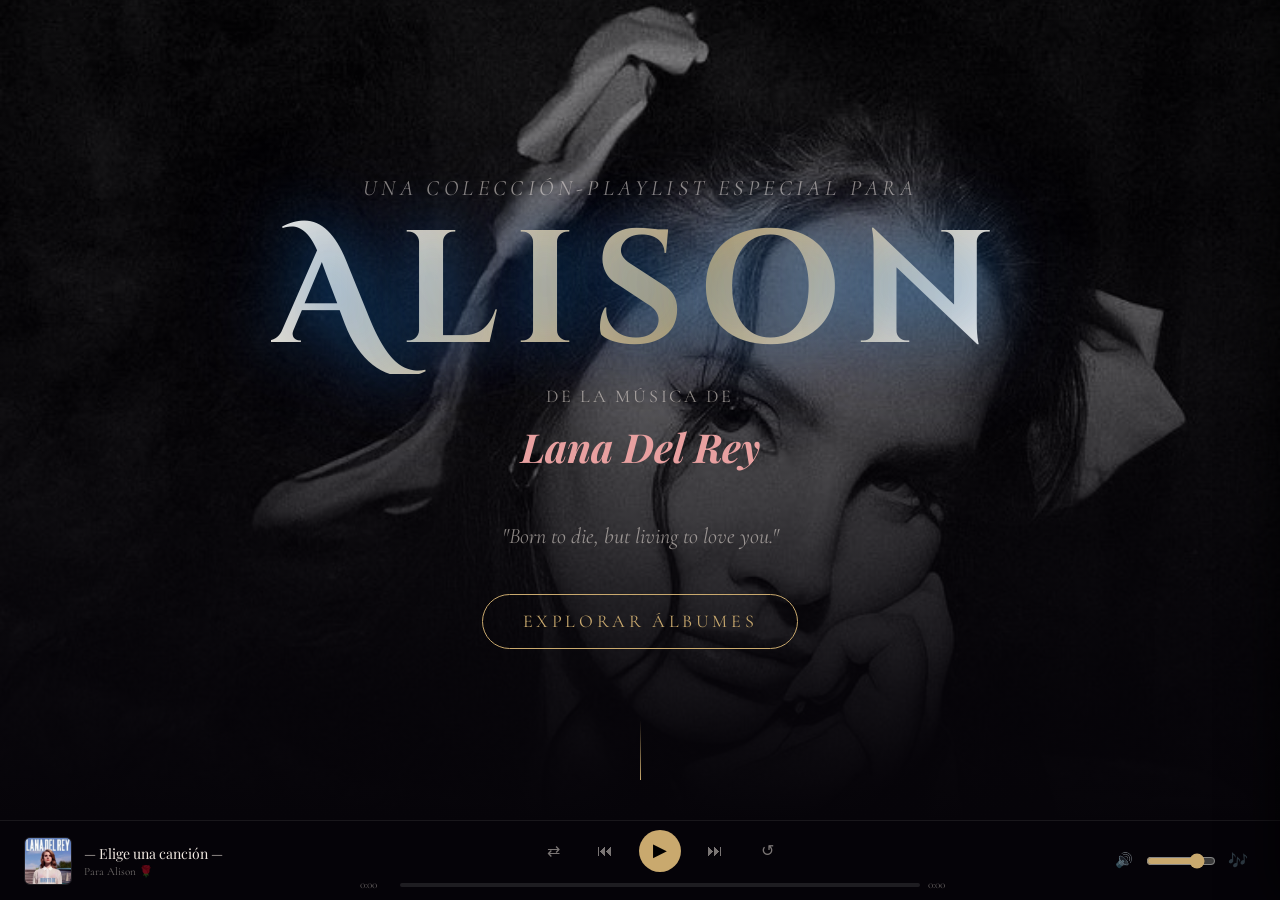
==== html/app.html @ 11c3b828 "feat: Add app.html shell with persistent player + new album pages - Add app.html as main shell with " ====
<!DOCTYPE html>
<html lang="es">
<head>
  <meta charset="UTF-8" />
  <meta name="viewport" content="width=device-width, initial-scale=1.0" />
  <title>Lana Del Rey — Para Alison 🌹</title>

  <link rel="preconnect" href="https://fonts.googleapis.com" />
  <link rel="preconnect" href="https://fonts.gstatic.com" crossorigin />
  <link href="https://fonts.googleapis.com/css2?family=Playfair+Display:ital,wght@0,400;0,700;1,400&family=Cormorant+Garamond:ital,wght@0,300;0,400;1,300&family=Cinzel+Decorative:wght@400;700&display=swap" rel="stylesheet" />

  <style>
    /* ── Reset base ── */
    *, *::before, *::after { box-sizing: border-box; margin: 0; padding: 0; }
    html, body { height: 100%; overflow: hidden; background: #060409; }
    * { -webkit-tap-highlight-color: transparent; }

    /* ── iframe que ocupa toda la pantalla menos el player ── */
    #page-frame {
      position: fixed;
      top: 0; left: 0; right: 0;
      /* bottom deja espacio para el player */
      bottom: 80px;
      width: 100%;
      height: calc(100vh - 80px);
      border: none;
      background: #060409;
      overflow: hidden;
      display: block;
    }

    /* ── Player global fijo al fondo ── */
    #global-player {
      position: fixed;
      bottom: 0; left: 0; right: 0;
      height: 80px;
      background: rgba(6, 4, 9, 0.97);
      backdrop-filter: blur(24px);
      -webkit-backdrop-filter: blur(24px);
      border-top: 1px solid rgba(255,255,255,0.08);
      display: grid;
      grid-template-columns: 220px 1fr 180px;
      align-items: center;
      gap: 1rem;
      padding: 0 1.5rem;
      z-index: 9999;
      padding-bottom: env(safe-area-inset-bottom, 0px);
    }

    /* ── Info de la canción ── */
    .gp-info {
      display: flex;
      align-items: center;
      gap: 0.75rem;
      min-width: 0;
    }
    .gp-thumb {
      width: 48px;
      height: 48px;
      border-radius: 6px;
      object-fit: cover;
      flex-shrink: 0;
      border: 1px solid rgba(255,255,255,0.1);
    }
    .gp-text { min-width: 0; }
    .gp-title {
      font-family: 'Playfair Display', serif;
      font-size: 0.875rem;
      color: #f0e8e0;
      white-space: nowrap;
      overflow: hidden;
      text-overflow: ellipsis;
      display: block;
    }
    .gp-album {
      font-family: 'Cormorant Garamond', serif;
      font-size: 0.7rem;
      color: rgba(240,232,224,0.45);
      white-space: nowrap;
      overflow: hidden;
      text-overflow: ellipsis;
      display: block;
      margin-top: 2px;
    }

    /* ── Controles centrales ── */
    .gp-controls {
      display: flex;
      flex-direction: column;
      align-items: center;
      gap: 6px;
    }
    .gp-buttons {
      display: flex;
      align-items: center;
      gap: 1rem;
    }
    .gp-btn {
      background: none;
      border: none;
      color: rgba(240,232,224,0.5);
      font-size: 1rem;
      cursor: pointer;
      padding: 6px 8px;
      border-radius: 8px;
      line-height: 1;
      transition: color 0.2s, background 0.2s;
      min-width: 36px;
      min-height: 36px;
      display: flex;
      align-items: center;
      justify-content: center;
      touch-action: manipulation;
      -webkit-user-select: none;
      user-select: none;
    }
    .gp-btn:hover  { color: #f0e8e0; background: rgba(255,255,255,0.07); }
    .gp-btn:active { transform: scale(0.92); }

    #gp-play {
      width: 42px;
      height: 42px;
      border-radius: 50%;
      background: var(--accent, #c9a96e);
      color: #000;
      font-size: 1.1rem;
    }
    #gp-play:hover { background: #fff; }

    /* Progreso */
    .gp-progress {
      display: flex;
      align-items: center;
      gap: 0.5rem;
      width: 100%;
      max-width: 600px;
    }
    .gp-time {
      font-family: 'Cormorant Garamond', serif;
      font-size: 0.7rem;
      color: rgba(240,232,224,0.4);
      white-space: nowrap;
      min-width: 32px;
    }
    .gp-bar {
      flex: 1;
      height: 4px;
      background: rgba(255,255,255,0.1);
      border-radius: 999px;
      position: relative;
      cursor: pointer;
      touch-action: none;
    }
    .gp-bar-fill {
      position: absolute;
      top: 0; left: 0; bottom: 0;
      background: var(--accent, #c9a96e);
      border-radius: 999px;
      pointer-events: none;
      transition: width 0.15s linear;
    }

    /* ── Derecha: volumen + cola + shuffle + loop ── */
    .gp-right {
      display: flex;
      align-items: center;
      justify-content: flex-end;
      gap: 0.25rem;
    }

    /* Badge cola */
    .gp-btn--queue { position: relative; }
    .queue-badge {
      position: absolute;
      top: 0; right: 0;
      background: var(--accent, #c9a96e);
      color: #000;
      font-size: 0.5rem;
      font-weight: bold;
      min-width: 13px;
      height: 13px;
      border-radius: 99px;
      display: none;
      align-items: center;
      justify-content: center;
      pointer-events: none;
      line-height: 1;
      padding: 0 2px;
    }

    /* activos */
    .gp-btn.active { color: var(--accent, #c9a96e); }

    /* ── Panel de cola (drawer) ── */
    #queue-overlay {
      position: fixed;
      inset: 0;
      background: rgba(0,0,0,0.55);
      backdrop-filter: blur(4px);
      z-index: 10000;
      opacity: 0;
      pointer-events: none;
      transition: opacity 0.3s;
    }
    #queue-overlay.open { opacity: 1; pointer-events: all; }

    #queue-panel {
      position: fixed;
      top: 0; right: 0; bottom: 0;
      width: min(380px, 92vw);
      background: #0e0a18;
      border-left: 1px solid rgba(255,255,255,0.08);
      z-index: 10001;
      display: flex;
      flex-direction: column;
      transform: translateX(100%);
      transition: transform 0.35s cubic-bezier(0.4,0,0.2,1);
      box-shadow: -8px 0 40px rgba(0,0,0,0.6);
    }
    #queue-panel.open { transform: translateX(0); }

    .qp-header {
      display: flex;
      align-items: center;
      justify-content: space-between;
      padding: 1.25rem 1.5rem;
      border-bottom: 1px solid rgba(255,255,255,0.07);
    }
    .qp-header-left { display: flex; align-items: baseline; gap: 0.5rem; }
    .qp-title {
      font-family: 'Cinzel Decorative', serif;
      font-size: 0.9rem;
      color: var(--accent, #c9a96e);
      letter-spacing: 0.1em;
    }
    .qp-count {
      font-family: 'Cormorant Garamond', serif;
      font-size: 0.75rem;
      color: rgba(240,232,224,0.35);
    }
    .qp-close {
      background: none; border: none;
      color: rgba(240,232,224,0.4);
      font-size: 1.3rem; cursor: pointer;
      padding: 4px 8px; border-radius: 6px;
      touch-action: manipulation;
    }
    .qp-close:hover { color: #f0e8e0; background: rgba(255,255,255,0.07); }

    .qp-body {
      flex: 1; overflow-y: auto;
      -webkit-overflow-scrolling: touch;
      padding: 0.5rem 0;
    }

    .qp-empty {
      display: flex; flex-direction: column;
      align-items: center; justify-content: center;
      height: 100%; gap: 0.75rem;
      color: rgba(240,232,224,0.25);
      font-family: 'Cormorant Garamond', serif;
      font-style: italic; text-align: center; padding: 2rem;
    }
    .qp-empty-icon { font-size: 2.5rem; opacity: 0.3; }

    .qp-item {
      display: grid;
      grid-template-columns: 38px 1fr auto;
      align-items: center;
      gap: 0.75rem;
      padding: 0.6rem 1.5rem;
      cursor: pointer;
      border-bottom: 1px solid rgba(255,255,255,0.04);
      transition: background 0.15s;
      touch-action: manipulation;
    }
    .qp-item:hover { background: rgba(255,255,255,0.04); }

    .qp-item-thumb {
      width: 38px; height: 38px;
      border-radius: 4px; object-fit: cover;
      border: 1px solid rgba(255,255,255,0.08);
    }
    .qp-item-info { min-width: 0; }
    .qp-item-title {
      font-family: 'Playfair Display', serif;
      font-size: 0.825rem; color: #f0e8e0;
      white-space: nowrap; overflow: hidden; text-overflow: ellipsis;
      display: block;
    }
    .qp-item-album {
      font-family: 'Cormorant Garamond', serif;
      font-size: 0.68rem; color: rgba(240,232,224,0.38);
      white-space: nowrap; overflow: hidden; text-overflow: ellipsis;
      display: block; margin-top: 2px;
    }
    .qp-item-remove {
      background: none; border: none;
      color: rgba(240,232,224,0.22); font-size: 1rem;
      cursor: pointer; padding: 4px 8px; border-radius: 6px;
      transition: color 0.2s; flex-shrink: 0;
      touch-action: manipulation;
    }
    .qp-item-remove:hover { color: #e8a0a0; }

    .qp-footer {
      padding: 0.875rem 1.5rem;
      border-top: 1px solid rgba(255,255,255,0.07);
    }
    .qp-clear {
      width: 100%; padding: 0.55rem;
      background: rgba(255,255,255,0.05);
      border: 1px solid rgba(255,255,255,0.1);
      color: rgba(240,232,224,0.55);
      border-radius: 999px;
      font-family: 'Cormorant Garamond', serif;
      font-size: 0.8rem; letter-spacing: 0.1em;
      cursor: pointer; transition: background 0.2s, color 0.2s;
      touch-action: manipulation;
    }
    .qp-clear:hover { background: rgba(255,255,255,0.1); color: #f0e8e0; }

    /* ── Toast ── */
    #toast {
      position: fixed;
      bottom: 100px; left: 50%;
      transform: translateX(-50%) translateY(8px);
      background: rgba(20,15,30,0.96);
      border: 1px solid rgba(255,255,255,0.1);
      color: #f0e8e0;
      font-family: 'Cormorant Garamond', serif;
      font-size: 0.875rem;
      padding: 0.55rem 1.25rem;
      border-radius: 999px;
      backdrop-filter: blur(12px);
      opacity: 0;
      pointer-events: none;
      transition: opacity 0.25s, transform 0.25s;
      z-index: 99999;
      white-space: nowrap;
    }
    #toast.show { opacity: 1; transform: translateX(-50%) translateY(0); }

    /* ── MOBILE ≤768px ── */
    @media (max-width: 768px) {
      #page-frame  { bottom: 68px; height: calc(100vh - 68px); }
      #global-player {
        height: 68px;
        grid-template-columns: 1fr auto;
        grid-template-rows: auto auto;
        padding: 0.4rem 0.75rem;
        gap: 0.3rem;
      }
      .gp-info  { grid-column: 1; grid-row: 1; }
      .gp-right { grid-column: 2; grid-row: 1; }
      .gp-controls { grid-column: 1 / -1; grid-row: 2; gap: 4px; }
      .gp-buttons { gap: 0.6rem; }
      #gp-play  { width: 36px; height: 36px; font-size: 1rem; }
      .gp-btn   { min-width: 30px; min-height: 30px; font-size: 0.9rem; padding: 4px 6px; }
      .gp-time  { font-size: 0.65rem; min-width: 28px; }
      .gp-thumb { width: 40px; height: 40px; }
      .gp-title { font-size: 0.8rem; }

      /* Ocultar volumen en mobile — usa el del sistema */
      #gp-vol-wrap { display: none; }
    }

    @media (max-width: 480px) {
      .gp-right { gap: 0; }
      #gp-shuffle, #gp-loop { display: none; }
    }
  </style>
</head>
<body>

  <!-- ══ IFRAME: toda la navegación ocurre aquí ══ -->
  <iframe
    id="page-frame"
    src="../index-content.html"
    title="Contenido"
    allow="autoplay"
    allowfullscreen
    scrolling="yes"
  ></iframe>

  <!-- ══ PLAYER GLOBAL (nunca se destruye) ══ -->
  <div id="global-player">

    <!-- Info canción -->
    <div class="gp-info">
      <img id="gp-thumb" class="gp-thumb"
           src="../assets/images/albums/born-to-die.jpg"
           alt="Portada"
           onerror="this.style.display='none'" />
      <div class="gp-text">
        <span id="gp-title" class="gp-title">— Elige una canción —</span>
        <span id="gp-album" class="gp-album">Para Alison 🌹</span>
      </div>
    </div>

    <!-- Controles -->
    <div class="gp-controls">
      <div class="gp-buttons">
        <button class="gp-btn" id="gp-shuffle" title="Aleatorio">⇄</button>
        <button class="gp-btn" id="gp-prev"    title="Anterior">⏮</button>
        <button class="gp-btn" id="gp-play"    title="Play">▶</button>
        <button class="gp-btn" id="gp-next"    title="Siguiente">⏭</button>
        <button class="gp-btn" id="gp-loop"    title="Repetir">↺</button>
      </div>
      <div class="gp-progress">
        <span class="gp-time" id="gp-cur">0:00</span>
        <div class="gp-bar" id="gp-bar">
          <div class="gp-bar-fill" id="gp-fill" style="width:0%"></div>
        </div>
        <span class="gp-time" id="gp-dur">0:00</span>
      </div>
    </div>

    <!-- Derecha -->
    <div class="gp-right">
      <div id="gp-vol-wrap" style="display:flex;align-items:center;gap:4px;">
        <span class="gp-btn" id="gp-vol-icon" style="cursor:pointer;font-size:0.9rem;">🔊</span>
        <input type="range" id="gp-vol"
               min="0" max="1" step="0.01" value="0.8"
               style="width:70px;accent-color:var(--accent,#c9a96e);cursor:pointer;" />
      </div>
      <button class="gp-btn gp-btn--queue" id="gp-queue-btn" title="Cola">
        🎶<span class="queue-badge" id="queue-badge"></span>
      </button>
    </div>

  </div>

  <!-- ══ PANEL DE COLA ══ -->
  <div id="queue-overlay"></div>
  <div id="queue-panel">
    <div class="qp-header">
      <div class="qp-header-left">
        <span class="qp-title">Cola</span>
        <span class="qp-count" id="qp-count">0 canciones</span>
      </div>
      <button class="qp-close" id="qp-close">✕</button>
    </div>
    <div class="qp-body" id="qp-body"></div>
    <div class="qp-footer">
      <button class="qp-clear" id="qp-clear">Vaciar cola</button>
    </div>
  </div>

  <!-- ══ TOAST ══ -->
  <div id="toast"></div>

  <!-- ══ AUDIO GLOBAL (nunca se destruye) ══ -->
  <audio id="global-audio"
         playsinline
         webkit-playsinline
         x-webkit-airplay="allow"
         preload="auto"></audio>

  <script>
  /* ═══════════════════════════════════════════════════════
     APP.JS — Shell global
     El audio y el player viven aquí y NUNCA se recargan.
     Las páginas dentro del iframe se comunican con postMessage.
  ═══════════════════════════════════════════════════════ */
  (function () {
    "use strict";

    /* ── Claves storage ── */
    var K_QUEUE = "ldr_queue";
    var K_FAV   = "ldr_favorites";

    /* ── Estado interno ── */
    var state = {
      src:      "",
      title:    "",
      album:    "",
      cover:    "",
      slug:     "",
      playlist: [],   // canciones del álbum actual
      idx:      0,    // índice en la playlist
      shuffle:  false,
      loop:     false,
      playing:  false,
    };

    /* ── Referencias DOM ── */
    var audio    = document.getElementById("global-audio");
    var frame    = document.getElementById("page-frame");
    var elThumb  = document.getElementById("gp-thumb");
    var elTitle  = document.getElementById("gp-title");
    var elAlbum  = document.getElementById("gp-album");
    var elPlay   = document.getElementById("gp-play");
    var elPrev   = document.getElementById("gp-prev");
    var elNext   = document.getElementById("gp-next");
    var elShuffle= document.getElementById("gp-shuffle");
    var elLoop   = document.getElementById("gp-loop");
    var elBar    = document.getElementById("gp-bar");
    var elFill   = document.getElementById("gp-fill");
    var elCur    = document.getElementById("gp-cur");
    var elDur    = document.getElementById("gp-dur");
    var elVol    = document.getElementById("gp-vol");
    var elVolIcon= document.getElementById("gp-vol-icon");
    var elQueueBtn = document.getElementById("gp-queue-btn");
    var elBadge  = document.getElementById("queue-badge");

    var qOverlay = document.getElementById("queue-overlay");
    var qPanel   = document.getElementById("queue-panel");
    var qBody    = document.getElementById("qp-body");
    var qCount   = document.getElementById("qp-count");
    var qClose   = document.getElementById("qp-close");
    var qClear   = document.getElementById("qp-clear");

    var toastEl  = document.getElementById("toast");
    var toastTimer = null;

    /* ═══════════════════════════════════════════════
       HELPERS
    ═══════════════════════════════════════════════ */
    function fmt(s) {
      if (!s || isNaN(s)) return "0:00";
      var m = Math.floor(s / 60);
      var ss = Math.floor(s % 60).toString().padStart(2, "0");
      return m + ":" + ss;
    }

    function esc(s) {
      return (s || "").replace(/&/g,"&amp;").replace(/</g,"&lt;").replace(/>/g,"&gt;");
    }

    function loadQueue() {
      try { return JSON.parse(localStorage.getItem(K_QUEUE)) || []; }
      catch (_) { return []; }
    }
    function saveQueue(q) {
      try { localStorage.setItem(K_QUEUE, JSON.stringify(q)); }
      catch (_) {}
    }

    function showToast(msg) {
      toastEl.textContent = msg;
      toastEl.classList.add("show");
      clearTimeout(toastTimer);
      toastTimer = setTimeout(function () {
        toastEl.classList.remove("show");
      }, 2000);
    }

    /* Añadir listener táctil + click sin doble disparo */
    function onTap(el, fn) {
      if (!el) return;
      var touched = false;
      el.addEventListener("touchend", function (e) {
        e.preventDefault();
        touched = true;
        fn();
        setTimeout(function () { touched = false; }, 400);
      }, { passive: false });
      el.addEventListener("click", function () {
        if (!touched) fn();
      });
    }

    /* ═══════════════════════════════════════════════
       ACCENT COLOR — cambia según el álbum
    ═══════════════════════════════════════════════ */
    var ACCENTS = {
      "born-to-die":    "#9b59b6",
      "paradise":       "#27ae60",
      "ultraviolence":  "#c0a060",
      "honeymoon":      "#e8b4b8",
      "lust-for-life":  "#4fc3f7",
      "norman-rockwell":"#a8d8ea",
      "blue-banisters": "#5b8fd4",
      "did-you-know":   "#d4a843",
    };

    function setAccent(slug) {
      var color = ACCENTS[slug] || "#c9a96e";
      document.documentElement.style.setProperty("--accent", color);
    }

    /* ═══════════════════════════════════════════════
       CARGAR Y REPRODUCIR
    ═══════════════════════════════════════════════ */
    /* Normalizar URL (resuelve ../ y rutas relativas) */
    function normalizeUrl(url) {
      if (!url) return "";
      try { return new URL(url).href; } catch(_) {
        try { return new URL(url, window.location.href).href; } catch(__) { return url; }
      }
    }

    function loadTrack(src, title, album, cover, slug, playlist, idx, autoPlay) {
      var normSrc   = normalizeUrl(src);
      var normCover = normalizeUrl(cover);

      state.src      = normSrc;
      state.title    = title;
      state.album    = album;
      state.cover    = normCover;
      state.slug     = slug || "";
      state.playlist = (playlist || []).map(function(t) {
        return { src: normalizeUrl(t.src), title: t.title };
      });
      state.idx      = (idx !== undefined) ? idx : 0;

      // UI info
      elTitle.textContent = title || "— Elige una canción —";
      elAlbum.textContent = album || "Para Alison 🌹";
      if (normCover) { elThumb.src = normCover; elThumb.style.display = ""; }

      // Accent
      setAccent(slug);

      // Audio
      audio.src = normSrc;
      audio.load();

      if (autoPlay) {
        audio.play().then(function () {
          setPlaying(true);
        }).catch(function () {
          setPlaying(false);
        });
      } else {
        setPlaying(false);
      }

      // Media Session
      updateMediaSession();

      // Notificar al iframe cuál pista está activa
      postToFrame({ type: "TRACK_ACTIVE", src: src });
    }

    function setPlaying(val) {
      state.playing = val;
      elPlay.textContent = val ? "⏸" : "▶";
      elPlay.title = val ? "Pausar" : "Reproducir";
      if ("mediaSession" in navigator) {
        navigator.mediaSession.playbackState = val ? "playing" : "paused";
      }
    }

    /* ═══════════════════════════════════════════════
       CONTROLES
    ═══════════════════════════════════════════════ */
    function doPlay() {
      if (!state.src) return;
      if (audio.paused) {
        audio.play().then(function () { setPlaying(true); }).catch(function () {});
      } else {
        audio.pause();
        setPlaying(false);
      }
    }

    function doNext() {
      // 1. Revisar cola
      var q = loadQueue();
      if (q.length > 0) {
        var item = q.shift();
        saveQueue(q);
        updateQueueBadge();
        renderQueuePanel();
        loadTrack(item.src, item.title, item.album, item.cover, item.slug, [], 0, true);
        return;
      }
      // 2. Siguiente en la playlist del álbum
      if (state.playlist.length === 0) return;
      var next;
      if (state.shuffle) {
        do { next = Math.floor(Math.random() * state.playlist.length); }
        while (next === state.idx && state.playlist.length > 1);
      } else {
        next = (state.idx + 1) % state.playlist.length;
      }
      var t = state.playlist[next];
      loadTrack(t.src, t.title, state.album, state.cover, state.slug, state.playlist, next, true);
    }

    function doPrev() {
      if (audio.currentTime > 3) { audio.currentTime = 0; return; }
      if (state.playlist.length === 0) return;
      var prev = (state.idx - 1 + state.playlist.length) % state.playlist.length;
      var t = state.playlist[prev];
      loadTrack(t.src, t.title, state.album, state.cover, state.slug, state.playlist, prev, true);
    }

    function doShuffle() {
      state.shuffle = !state.shuffle;
      elShuffle.classList.toggle("active", state.shuffle);
    }

    function doLoop() {
      state.loop = !state.loop;
      elLoop.classList.toggle("active", state.loop);
    }

    /* ═══════════════════════════════════════════════
       EVENTOS DEL AUDIO
    ═══════════════════════════════════════════════ */
    audio.addEventListener("timeupdate", function () {
      if (!audio.duration) return;
      var pct = (audio.currentTime / audio.duration) * 100;
      elFill.style.width = pct + "%";
      elCur.textContent = fmt(audio.currentTime);
    });

    audio.addEventListener("loadedmetadata", function () {
      elDur.textContent = fmt(audio.duration);
    });

    audio.addEventListener("ended", function () {
      if (state.loop) {
        audio.currentTime = 0;
        audio.play().catch(function () {});
      } else {
        doNext();
      }
    });

    audio.addEventListener("pause", function () { if (!audio.ended) setPlaying(false); });
    audio.addEventListener("play",  function () { setPlaying(true); });

    /* ═══════════════════════════════════════════════
       BARRA DE PROGRESO — mouse + touch
    ═══════════════════════════════════════════════ */
    var dragging = false;
    function seekAt(clientX) {
      if (!audio.duration) return;
      var rect  = elBar.getBoundingClientRect();
      var ratio = Math.max(0, Math.min(1, (clientX - rect.left) / rect.width));
      audio.currentTime = ratio * audio.duration;
      elFill.style.width = (ratio * 100) + "%";
    }
    elBar.addEventListener("mousedown",  function (e) { dragging = true; seekAt(e.clientX); });
    document.addEventListener("mousemove", function (e) { if (dragging) seekAt(e.clientX); });
    document.addEventListener("mouseup",   function ()  { dragging = false; });
    elBar.addEventListener("touchstart", function (e) { e.preventDefault(); dragging = true; seekAt(e.touches[0].clientX); }, { passive: false });
    elBar.addEventListener("touchmove",  function (e) { e.preventDefault(); if (dragging) seekAt(e.touches[0].clientX); }, { passive: false });
    elBar.addEventListener("touchend",   function ()  { dragging = false; });

    /* ═══════════════════════════════════════════════
       VOLUMEN
    ═══════════════════════════════════════════════ */
    audio.volume = 0.8;
    elVol.addEventListener("input", function () {
      audio.volume = parseFloat(elVol.value);
      elVolIcon.textContent = audio.volume === 0 ? "🔇" : audio.volume < 0.5 ? "🔉" : "🔊";
    });
    onTap(elVolIcon, function () {
      audio.muted = !audio.muted;
      elVolIcon.textContent = audio.muted ? "🔇" : "🔊";
    });

    /* ═══════════════════════════════════════════════
       BOTONES — táctil + click
    ═══════════════════════════════════════════════ */
    onTap(elPlay,    doPlay);
    onTap(elNext,    doNext);
    onTap(elPrev,    doPrev);
    onTap(elShuffle, doShuffle);
    onTap(elLoop,    doLoop);
    onTap(elQueueBtn, function () { openQueue(); });

    /* ═══════════════════════════════════════════════
       MEDIA SESSION API — pantalla bloqueada
    ═══════════════════════════════════════════════ */
    function updateMediaSession() {
      if (!("mediaSession" in navigator)) return;
      navigator.mediaSession.metadata = new MediaMetadata({
        title:   state.title  || "Lana Del Rey",
        artist:  "Lana Del Rey",
        album:   state.album  || "",
        artwork: state.cover
          ? [{ src: state.cover, sizes: "512x512", type: "image/jpeg" }]
          : []
      });
      navigator.mediaSession.setActionHandler("play",           function () { audio.play().catch(function(){}); });
      navigator.mediaSession.setActionHandler("pause",          function () { audio.pause(); });
      navigator.mediaSession.setActionHandler("nexttrack",      doNext);
      navigator.mediaSession.setActionHandler("previoustrack",  doPrev);
    }

    /* ═══════════════════════════════════════════════
       COLA — panel
    ═══════════════════════════════════════════════ */
    function openQueue()  { qOverlay.classList.add("open"); qPanel.classList.add("open"); renderQueuePanel(); }
    function closeQueue() { qOverlay.classList.remove("open"); qPanel.classList.remove("open"); }

    qOverlay.addEventListener("click", closeQueue);
    onTap(qClose, closeQueue);
    onTap(qClear, function () {
      saveQueue([]);
      updateQueueBadge();
      renderQueuePanel();
      showToast("Cola vaciada");
    });

    function updateQueueBadge() {
      var q = loadQueue();
      if (q.length > 0) {
        elBadge.textContent = q.length > 99 ? "99+" : q.length;
        elBadge.style.display = "flex";
        elQueueBtn.classList.add("active");
      } else {
        elBadge.style.display = "none";
        elQueueBtn.classList.remove("active");
      }
    }

    function renderQueuePanel() {
      var q = loadQueue();
      qCount.textContent = q.length + (q.length === 1 ? " canción" : " canciones");

      if (q.length === 0) {
        qBody.innerHTML =
          '<div class="qp-empty">' +
            '<span class="qp-empty-icon">🎵</span>' +
            '<span>La cola está vacía.<br>Agrega canciones con <strong>+Cola</strong>.</span>' +
          '</div>';
        return;
      }

      qBody.innerHTML = "";
      q.forEach(function (item, i) {
        var div = document.createElement("div");
        div.className = "qp-item";
        div.innerHTML =
          '<img class="qp-item-thumb" src="' + esc(item.cover || "") + '"' +
               ' alt="" onerror="this.style.display=\'none\'" />' +
          '<div class="qp-item-info">' +
            '<span class="qp-item-title">' + esc(item.title) + '</span>' +
            '<span class="qp-item-album">' + esc(item.album) + '</span>' +
          '</div>' +
          '<button class="qp-item-remove" type="button" data-idx="' + i + '">✕</button>';

        // Tap en la fila = reproducir
        onTap(div.querySelector(".qp-item-info"), function () {
          var fresh = loadQueue();
          var it = fresh.splice(i, 1)[0];
          saveQueue(fresh);
          updateQueueBadge();
          renderQueuePanel();
          if (it) loadTrack(it.src, it.title, it.album, it.cover, it.slug, [], 0, true);
          closeQueue();
        });

        // Quitar
        onTap(div.querySelector(".qp-item-remove"), function () {
          var fresh = loadQueue();
          fresh.splice(i, 1);
          saveQueue(fresh);
          updateQueueBadge();
          renderQueuePanel();
        });

        qBody.appendChild(div);
      });
    }

    /* ═══════════════════════════════════════════════
       COMUNICACIÓN CON EL IFRAME — postMessage
    ═══════════════════════════════════════════════ */
    function postToFrame(msg) {
      try { frame.contentWindow.postMessage(msg, "*"); }
      catch (_) {}
    }

    window.addEventListener("message", function (e) {
      var d = e.data;
      if (!d || !d.type) return;

      switch (d.type) {

        /* Álbum manda su tracklist entera + pide reproducir una pista */
        case "PLAY_TRACK":
          // Si viene con action (desde botones del player sticky)
          if (d.action === "toggle") { doPlay(); break; }
          if (d.action === "prev")   { doPrev(); break; }
          if (d.action === "next")   { doNext(); break; }
          if (d.action === "shuffle"){ doShuffle(); break; }
          if (d.action === "loop")   { doLoop(); break; }
          // Si viene con src, reproducir
          if (d.src) {
            loadTrack(
              d.src, d.title, d.album, d.cover, d.slug,
              d.playlist || [], d.idx || 0, true
            );
          }
          break;

        /* Álbum añade a la cola */
        case "ADD_QUEUE":
          var q = loadQueue();
          // Evitar duplicado consecutivo
          if (q.length > 0 && q[q.length - 1].src === d.src) {
            showToast("Ya está en la cola ✓");
            break;
          }
          q.push({ src: d.src, title: d.title, album: d.album, cover: d.cover, slug: d.slug, id: Date.now() });
          saveQueue(q);
          updateQueueBadge();
          renderQueuePanel();
          showToast("+ Cola: " + d.title);
          break;

        /* Álbum añade/quita favorita */
        case "TOGGLE_FAV":
          var favs = [];
          try { favs = JSON.parse(localStorage.getItem(K_FAV)) || []; } catch(_){}
          var exists = favs.findIndex(function (f) { return f.src === d.src; });
          if (exists >= 0) {
            favs.splice(exists, 1);
            showToast("♡ Quitado de favoritas");
          } else {
            favs.push({ src: d.src, title: d.title, album: d.album, cover: d.cover, slug: d.slug });
            showToast("♥ Guardado en favoritas");
          }
          try { localStorage.setItem(K_FAV, JSON.stringify(favs)); } catch(_){}
          // Notificar al frame el nuevo estado
          postToFrame({ type: "FAV_UPDATE", src: d.src, isFav: exists < 0 });
          break;

        /* Iframe pide saber si una canción es favorita */
        case "CHECK_FAV":
          var favs2 = [];
          try { favs2 = JSON.parse(localStorage.getItem(K_FAV)) || []; } catch(_){}
          var isFav = favs2.some(function (f) { return f.src === d.src; });
          postToFrame({ type: "FAV_STATE", src: d.src, isFav: isFav });
          break;

        /* Iframe pide la cola actual (para mostrar badge) */
        case "GET_QUEUE_COUNT":
          postToFrame({ type: "QUEUE_COUNT", count: loadQueue().length });
          break;

        /* Iframe pide abrir el panel de cola */
        case "OPEN_QUEUE":
          openQueue();
          break;

        /* Iframe navega — actualizar src del iframe sin recargar el audio */
        case "NAVIGATE":
          var navHref = d.href;
          // Si app.html está en html/ y recibe "html/album.html", corregir a "album.html"
          if (navHref.startsWith("html/")) {
            navHref = navHref.replace("html/", "");
          }
          // Si viene como "../index-content.html" o similar, usarlo directo
          // Si viene como "born-to-die.html" (relativo a html/), usarlo directo
          frame.src = navHref;
          break;
      }
    });

    /* Cuando el iframe carga una nueva página, decirle cuál pista está activa */
    frame.addEventListener("load", function () {
      if (state.src) {
        setTimeout(function () {
          postToFrame({ type: "TRACK_ACTIVE", src: state.src });
          postToFrame({ type: "QUEUE_COUNT", count: loadQueue().length });
        }, 200);
      }
    });

    /* ═══════════════════════════════════════════════
       ATAJOS DE TECLADO
    ═══════════════════════════════════════════════ */
    document.addEventListener("keydown", function (e) {
      var tag = e.target.tagName.toLowerCase();
      if (tag === "input" || tag === "textarea") return;
      switch (e.code) {
        case "Space":      e.preventDefault(); doPlay();    break;
        case "ArrowRight": e.preventDefault(); doNext();    break;
        case "ArrowLeft":  e.preventDefault(); doPrev();    break;
      }
    });

    /* ═══════════════════════════════════════════════
       STORAGE — escuchar cambios de cola de otras pestañas
    ═══════════════════════════════════════════════ */
    window.addEventListener("storage", function (e) {
      if (e.key === K_QUEUE) {
        updateQueueBadge();
        renderQueuePanel();
      }
    });

    /* ═══════════════════════════════════════════════
       INIT
    ═══════════════════════════════════════════════ */
    updateQueueBadge();
    renderQueuePanel();

  })();
  </script>
</body>
</html>
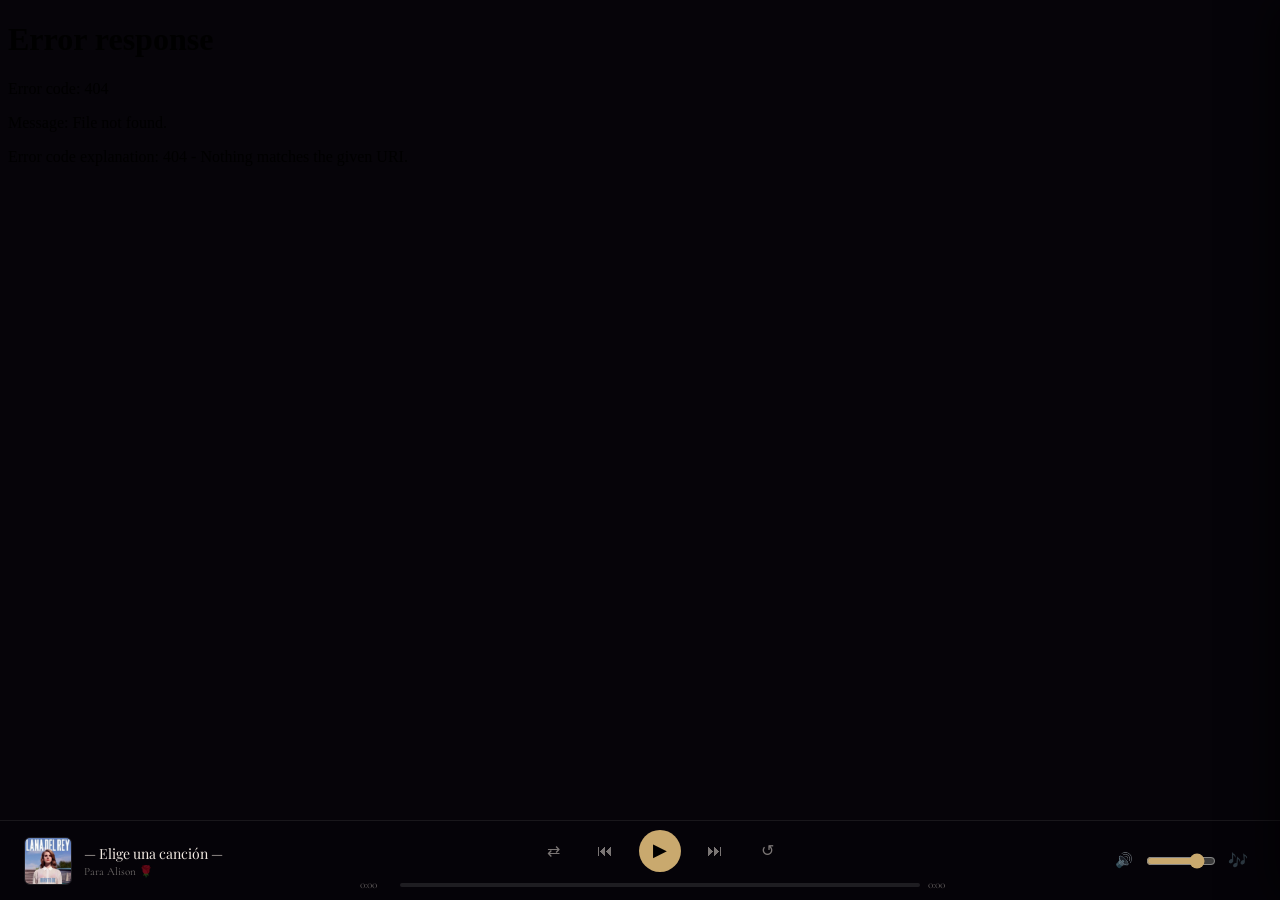
==== commit aa4337f9: "Fix: Corregir rutas de navegación en álbumes para GitHub Pages - Navegación 'Volver' ahora usa ../in" ====
--- a/html/app.html
+++ b/html/app.html
@@ -470,6 +470,18 @@
     var K_QUEUE = "ldr_queue";
     var K_FAV   = "ldr_favorites";
 
+    /* ── URLs absolutas base (calculadas una vez al cargar) ──
+       app.html vive en html/ → la raíz está un nivel arriba
+       Usamos rutas relativas fixed para evitar 404 en GitHub Pages ── */
+    var APP_DIR    = window.location.href.replace(/[^/]*$/, "");  // html/
+    var ROOT_DIR   = APP_DIR.replace(/html\/$/, "");              // raíz/
+    var INDEX_URL  = ROOT_DIR + "index-content.html";             // raíz/index-content.html
+    var HTML_DIR   = APP_DIR;                                      // html/ (para los álbumes)
+
+    /* Fallback: si las URLs calculadas no funcionan, usar rutas relativas fixed */
+    var INDEX_URL_FALLBACK = "index-content.html";
+    var HTML_DIR_FALLBACK  = "html/";
+
     /* ── Estado interno ── */
     var state = {
       src:      "",
@@ -487,6 +499,9 @@
     /* ── Referencias DOM ── */
     var audio    = document.getElementById("global-audio");
     var frame    = document.getElementById("page-frame");
+
+    /* Establecer URL del iframe - usar ruta relativa fixed para evitar 404 */
+    frame.src = INDEX_URL_FALLBACK;
     var elThumb  = document.getElementById("gp-thumb");
     var elTitle  = document.getElementById("gp-title");
     var elAlbum  = document.getElementById("gp-album");
@@ -945,25 +960,41 @@
         /* Iframe navega — actualizar src del iframe sin recargar el audio */
         case "NAVIGATE":
           var navHref = d.href;
-          // Si app.html está en html/ y recibe "html/album.html", corregir a "album.html"
-          if (navHref.startsWith("html/")) {
-            navHref = navHref.replace("html/", "");
+          var absNav;
+
+          // Calcular URL absoluta según el formato que llega:
+          if (navHref === "../index-content.html" || navHref.indexOf("index-content") !== -1) {
+            // Volver al índice - usar fallback que es más seguro
+            absNav = INDEX_URL_FALLBACK;
+          } else if (navHref.startsWith("http")) {
+            // Ya es absoluta
+            absNav = navHref;
+          } else {
+            // Es un nombre de álbum: "born-to-die.html" o "html/born-to-die.html"
+            var cleanName = navHref.replace("html/", "").replace("../html/", "");
+            absNav = HTML_DIR_FALLBACK + cleanName;
           }
-          // Si viene como "../index-content.html" o similar, usarlo directo
-          // Si viene como "born-to-die.html" (relativo a html/), usarlo directo
-          frame.src = navHref;
+
+          frame.src = absNav;
           break;
       }
     });
 
-    /* Cuando el iframe carga una nueva página, decirle cuál pista está activa */
+    /* Cuando el iframe carga una nueva página */
     frame.addEventListener("load", function () {
-      if (state.src) {
-        setTimeout(function () {
+      setTimeout(function () {
+        if (state.src) {
           postToFrame({ type: "TRACK_ACTIVE", src: state.src });
-          postToFrame({ type: "QUEUE_COUNT", count: loadQueue().length });
-        }, 200);
-      }
+        }
+        postToFrame({ type: "QUEUE_COUNT", count: loadQueue().length });
+        // Notificar favoritas al iframe (para actualizar botones ♡/♥)
+        try {
+          var favs = JSON.parse(localStorage.getItem(K_FAV) || "[]");
+          favs.forEach(function(f) {
+            postToFrame({ type: "FAV_UPDATE", src: f.src, isFav: true });
+          });
+        } catch(_) {}
+      }, 250);
     });
 
     /* ═══════════════════════════════════════════════
